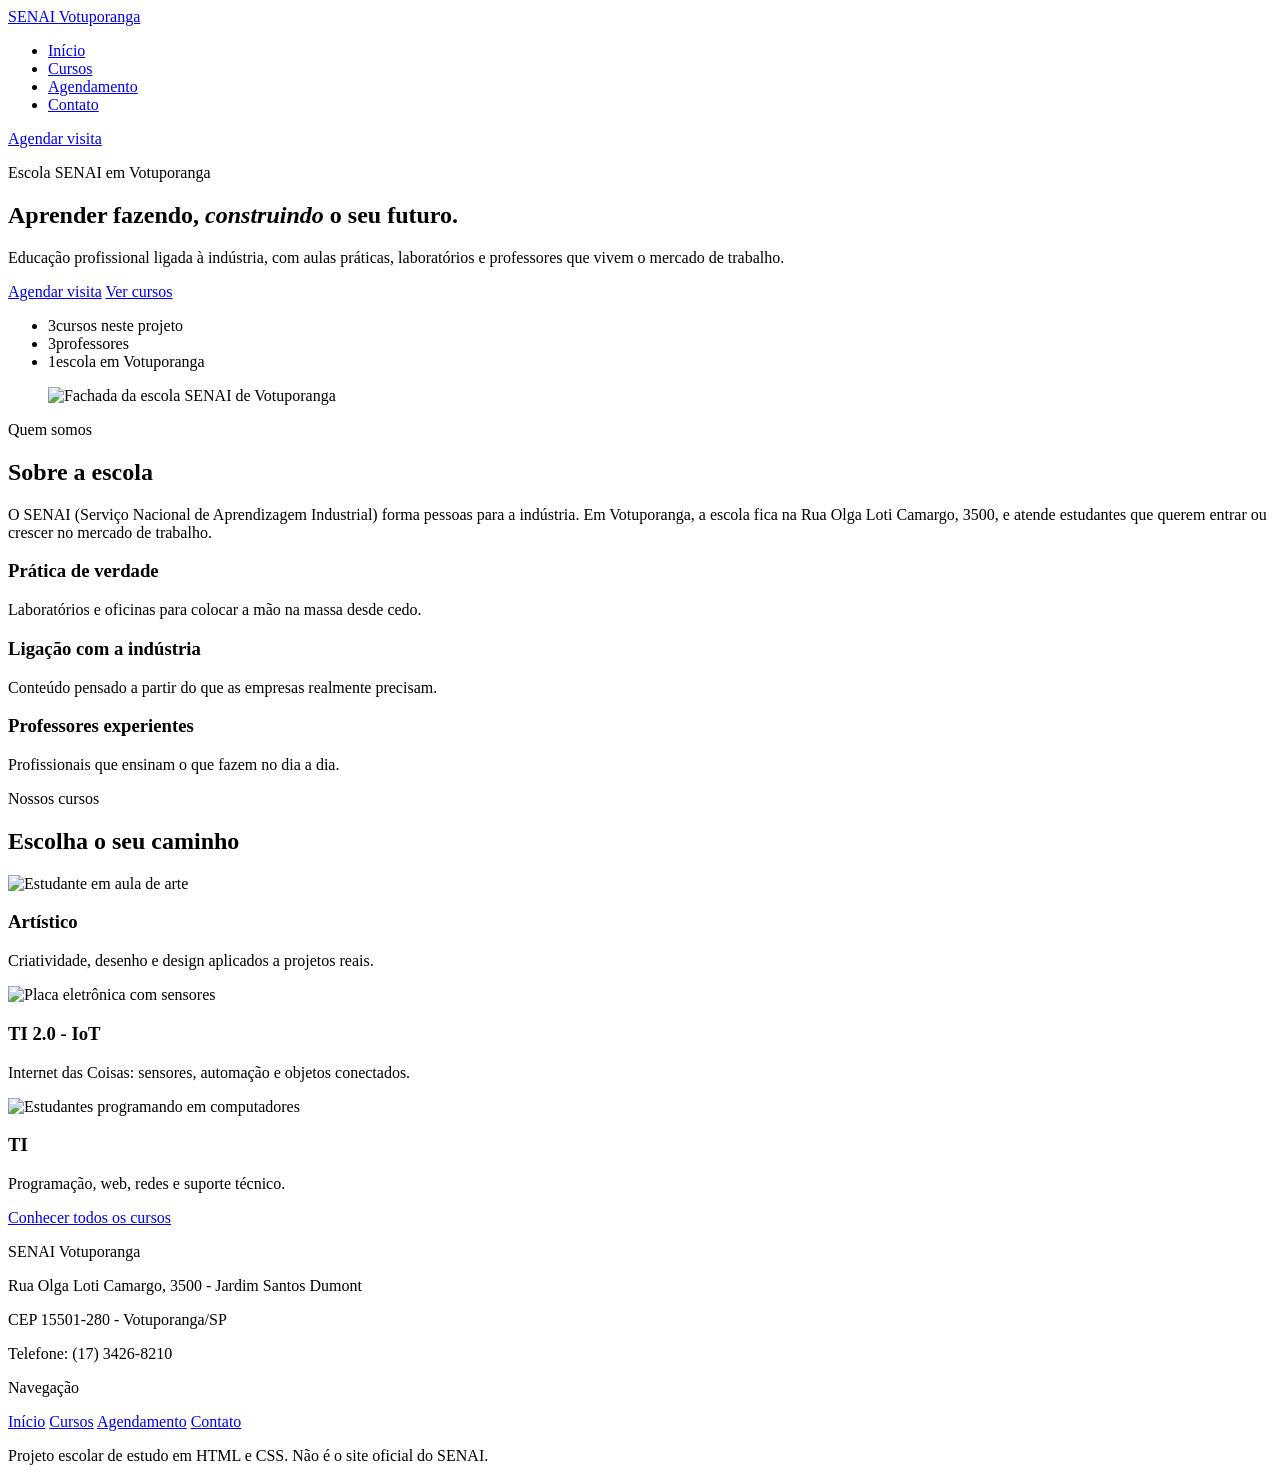
==== index.html @ 3787f18c "Esqueto Semantico - Pronto - Apenas parte de HTML" ====
<!DOCTYPE html>
<html lang="pt-BR">
<head>
  <meta charset="UTF-8">
  <meta name="viewport" content="width=device-width, initial-scale=1.0">
  <title>Início | SENAI Votuporanga</title>
  <link rel="preconnect" href="https://fonts.googleapis.com">
  <link rel="preconnect" href="https://fonts.gstatic.com" crossorigin>
  <link href="https://fonts.googleapis.com/css2?family=Montserrat:wght@400;600;700&family=Playfair+Display:wght@600;700&display=swap" rel="stylesheet">
  <link rel="stylesheet" href="style.css">
</head>
<body id="pagina-inicio">

  <!-- CABEÇALHO -->
  <header id="topo" class="cabecalho">
    <a href="index.html" class="logo">SENAI <span class="logo__destaque">Votuporanga</span></a>
    <nav id="menu-principal" class="menu">
      <ul class="menu__lista">
        <li class="menu__item"><a href="index.html" class="menu__link menu__link--ativo">Início</a></li>
        <li class="menu__item"><a href="catalogo.html" class="menu__link">Cursos</a></li>
        <li class="menu__item"><a href="agendamento.html" class="menu__link">Agendamento</a></li>
        <li class="menu__item"><a href="contato.html" class="menu__link">Contato</a></li>
      </ul>
    </nav>
    <a href="agendamento.html" class="botao botao--principal cabecalho__botao">Agendar visita</a>
  </header>

  <main id="conteudo-principal">

    <!-- SEÇÃO 1: DESTAQUE -->
    <section id="destaque" class="secao secao--destaque">
      <div class="destaque__texto">
        <p class="chamada">Escola SENAI em Votuporanga</p>
        <h1 class="titulo-principal">Aprender fazendo, <em class="titulo-principal__realce">construindo</em> o seu futuro.</h1>
        <p class="destaque__descricao">Educação profissional ligada à indústria, com aulas práticas, laboratórios e professores que vivem o mercado de trabalho.</p>
        <div class="destaque__botoes">
          <a href="agendamento.html" class="botao botao--principal">Agendar visita</a>
          <a href="catalogo.html" class="botao botao--contorno">Ver cursos</a>
        </div>
        <ul class="numeros">
          <li class="numeros__item"><span class="numeros__valor">3</span><span class="numeros__rotulo">cursos neste projeto</span></li>
          <li class="numeros__item"><span class="numeros__valor">3</span><span class="numeros__rotulo">professores</span></li>
          <li class="numeros__item"><span class="numeros__valor">1</span><span class="numeros__rotulo">escola em Votuporanga</span></li>
        </ul>
      </div>
      <figure class="destaque__figura">
        <img src="img/escola-fachada.jpg" alt="Fachada da escola SENAI de Votuporanga" class="destaque__imagem">
      </figure>
    </section>

    <!-- SEÇÃO 2: SOBRE A ESCOLA -->
    <section id="sobre" class="secao">
      <p class="chamada">Quem somos</p>
      <h2 class="titulo-secao">Sobre a escola</h2>
      <p class="secao__descricao">O SENAI (Serviço Nacional de Aprendizagem Industrial) forma pessoas para a indústria. Em Votuporanga, a escola fica na Rua Olga Loti Camargo, 3500, e atende estudantes que querem entrar ou crescer no mercado de trabalho.</p>
      <div class="cartoes">
        <article class="cartao">
          <h3 class="cartao__titulo">Prática de verdade</h3>
          <p class="cartao__texto">Laboratórios e oficinas para colocar a mão na massa desde cedo.</p>
        </article>
        <article class="cartao">
          <h3 class="cartao__titulo">Ligação com a indústria</h3>
          <p class="cartao__texto">Conteúdo pensado a partir do que as empresas realmente precisam.</p>
        </article>
        <article class="cartao">
          <h3 class="cartao__titulo">Professores experientes</h3>
          <p class="cartao__texto">Profissionais que ensinam o que fazem no dia a dia.</p>
        </article>
      </div>
    </section>

    <!-- SEÇÃO 3: CURSOS EM DESTAQUE -->
    <section id="cursos-destaque" class="secao secao--clara">
      <p class="chamada">Nossos cursos</p>
      <h2 class="titulo-secao">Escolha o seu caminho</h2>
      <div class="cartoes">
        <article class="cartao">
          <img src="img/curso-artistico.jpg" alt="Estudante em aula de arte" class="cartao__imagem">
          <h3 class="cartao__titulo">Artístico</h3>
          <p class="cartao__texto">Criatividade, desenho e design aplicados a projetos reais.</p>
        </article>
        <article class="cartao">
          <img src="img/curso-iot.jpg" alt="Placa eletrônica com sensores" class="cartao__imagem">
          <h3 class="cartao__titulo">TI 2.0 - IoT</h3>
          <p class="cartao__texto">Internet das Coisas: sensores, automação e objetos conectados.</p>
        </article>
        <article class="cartao">
          <img src="img/curso-ti.jpg" alt="Estudantes programando em computadores" class="cartao__imagem">
          <h3 class="cartao__titulo">TI</h3>
          <p class="cartao__texto">Programação, web, redes e suporte técnico.</p>
        </article>
      </div>
      <a href="catalogo.html" class="botao botao--principal">Conhecer todos os cursos</a>
    </section>

  </main>

  <!-- RODAPÉ -->
  <footer id="rodape" class="rodape">
    <div class="rodape__bloco">
      <p class="rodape__titulo">SENAI Votuporanga</p>
      <p class="rodape__texto">Rua Olga Loti Camargo, 3500 - Jardim Santos Dumont</p>
      <p class="rodape__texto">CEP 15501-280 - Votuporanga/SP</p>
      <p class="rodape__texto">Telefone: (17) 3426-8210</p>
    </div>
    <div class="rodape__bloco">
      <p class="rodape__titulo">Navegação</p>
      <a href="index.html" class="rodape__link">Início</a>
      <a href="catalogo.html" class="rodape__link">Cursos</a>
      <a href="agendamento.html" class="rodape__link">Agendamento</a>
      <a href="contato.html" class="rodape__link">Contato</a>
    </div>
    <p class="rodape__direitos">Projeto escolar de estudo em HTML e CSS. Não é o site oficial do SENAI.</p>
  </footer>

</body>
</html>
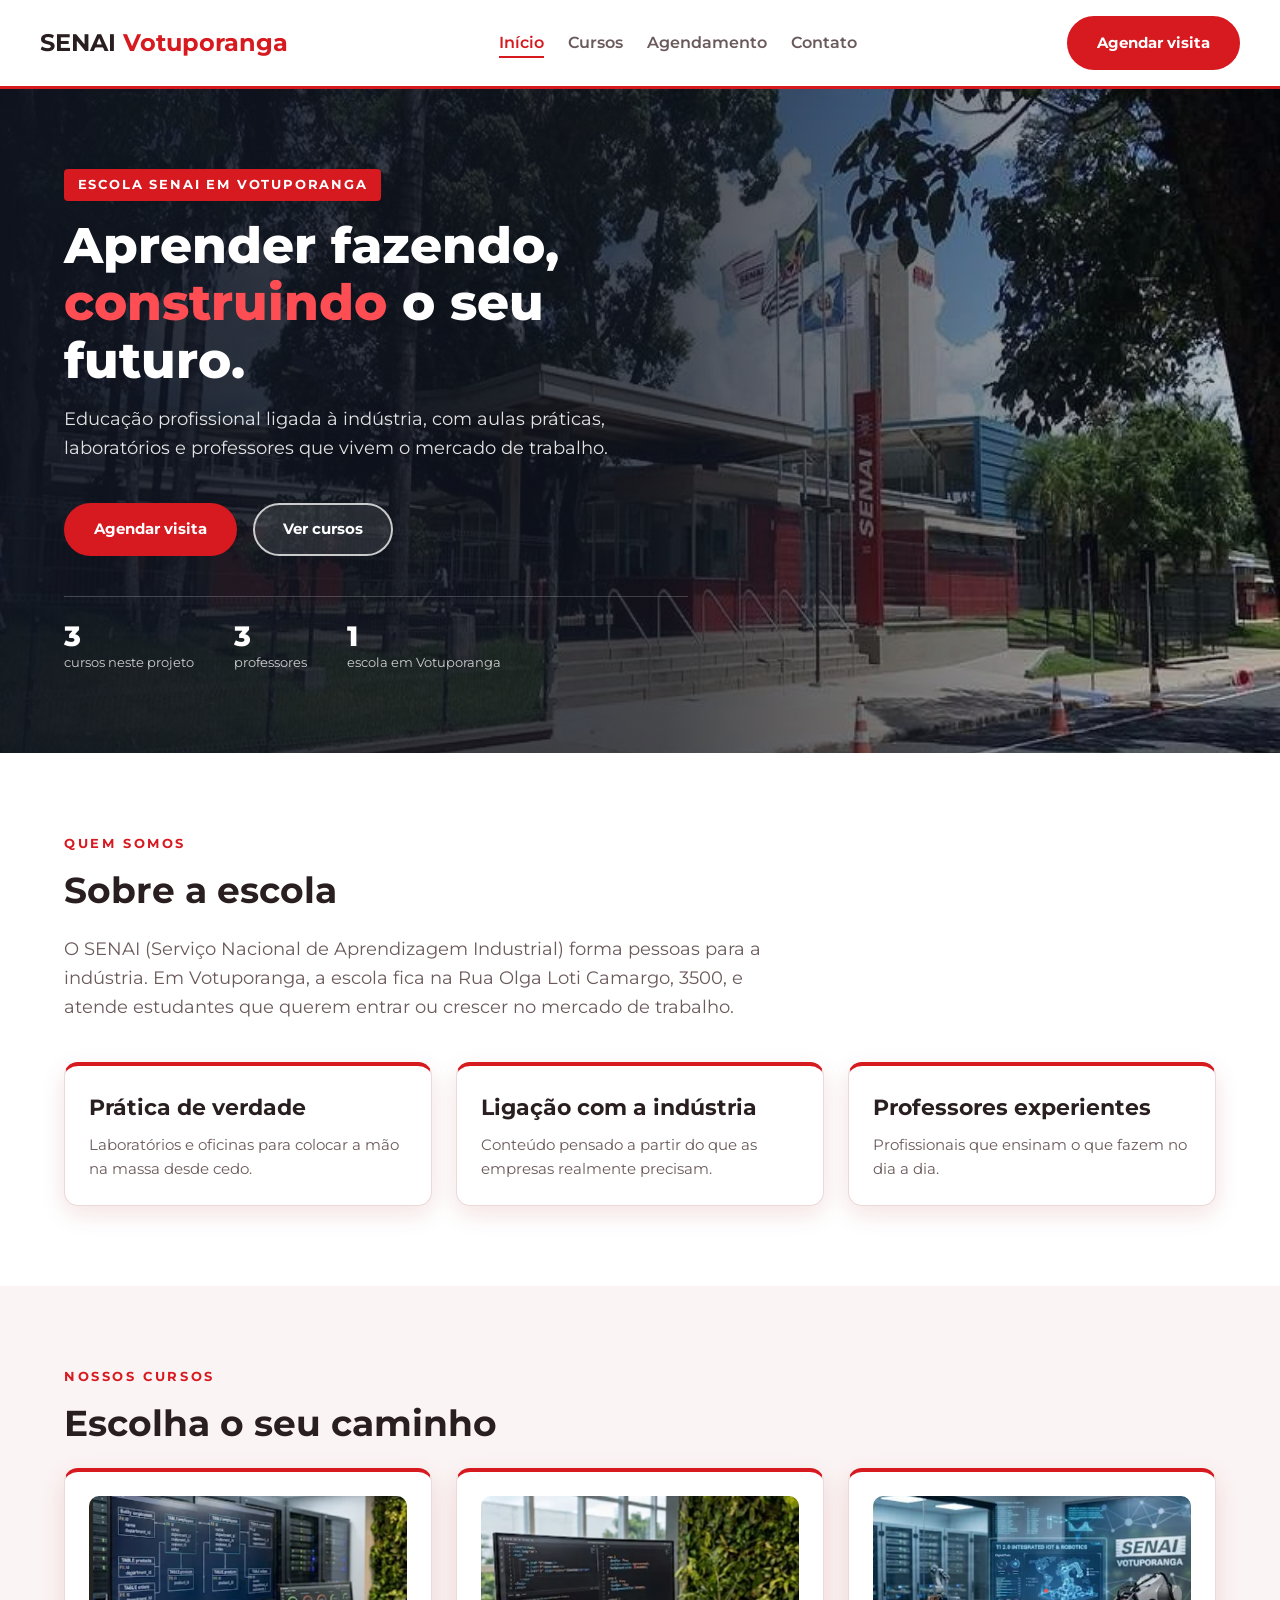
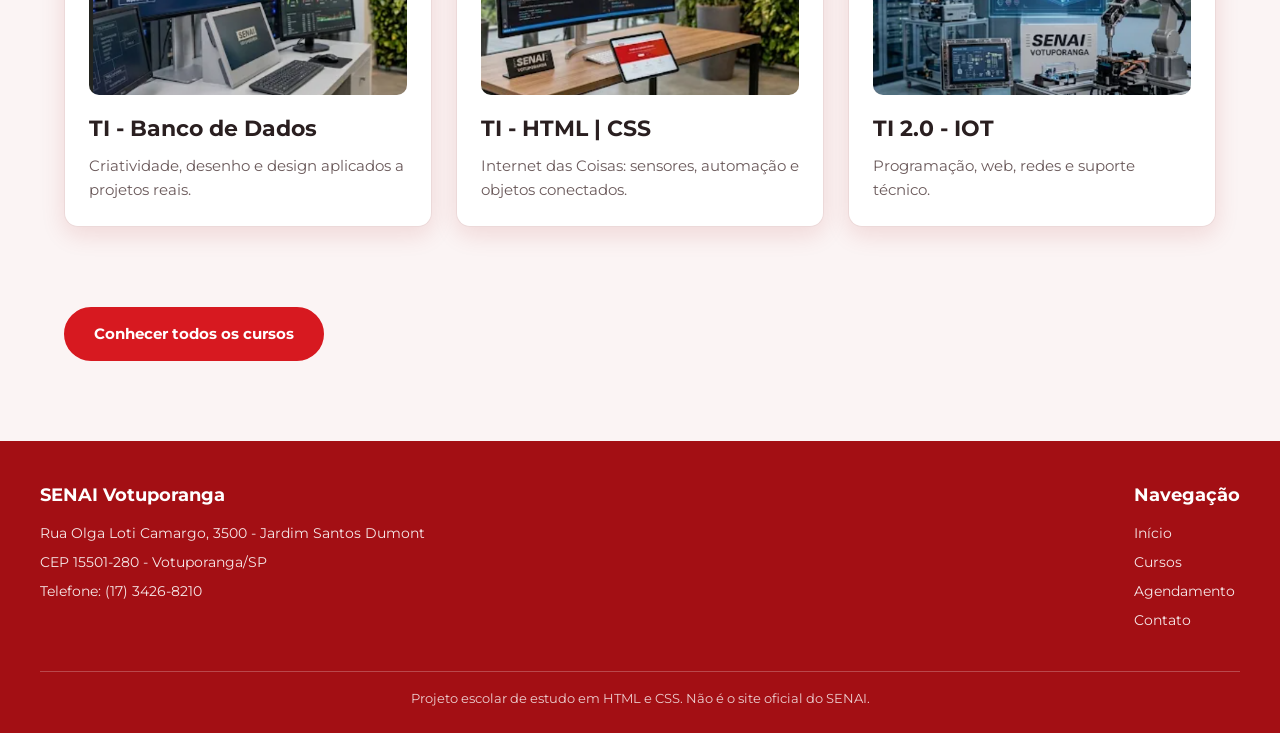
==== commit f0f56400: "Site Finalizado Implementado a Estilização; Imagens... etc. Dando a conclusão do projeto e do site." ====
--- a/index.html
+++ b/index.html
@@ -6,7 +6,7 @@
   <title>Início | SENAI Votuporanga</title>
   <link rel="preconnect" href="https://fonts.googleapis.com">
   <link rel="preconnect" href="https://fonts.gstatic.com" crossorigin>
-  <link href="https://fonts.googleapis.com/css2?family=Montserrat:wght@400;600;700&family=Playfair+Display:wght@600;700&display=swap" rel="stylesheet">
+  <link href="https://fonts.googleapis.com/css2?family=Montserrat:wght@400;600;700;800&display=swap" rel="stylesheet">
   <link rel="stylesheet" href="style.css">
 </head>
 <body id="pagina-inicio">
@@ -43,9 +43,6 @@
           <li class="numeros__item"><span class="numeros__valor">1</span><span class="numeros__rotulo">escola em Votuporanga</span></li>
         </ul>
       </div>
-      <figure class="destaque__figura">
-        <img src="img/escola-fachada.jpg" alt="Fachada da escola SENAI de Votuporanga" class="destaque__imagem">
-      </figure>
     </section>
 
     <!-- SEÇÃO 2: SOBRE A ESCOLA -->
@@ -75,18 +72,18 @@
       <h2 class="titulo-secao">Escolha o seu caminho</h2>
       <div class="cartoes">
         <article class="cartao">
-          <img src="img/curso-artistico.jpg" alt="Estudante em aula de arte" class="cartao__imagem">
-          <h3 class="cartao__titulo">Artístico</h3>
+          <img src="img/curso-tibanco.png" alt="Estudante em aula de banco de dados" class="cartao__imagem">
+          <h3 class="cartao__titulo">TI - Banco de Dados</h3>
           <p class="cartao__texto">Criatividade, desenho e design aplicados a projetos reais.</p>
         </article>
         <article class="cartao">
-          <img src="img/curso-iot.jpg" alt="Placa eletrônica com sensores" class="cartao__imagem">
-          <h3 class="cartao__titulo">TI 2.0 - IoT</h3>
+          <img src="img/curso-tihtml.png" alt="Placa eletrônica com sensores" class="cartao__imagem">
+          <h3 class="cartao__titulo">TI - HTML | CSS</h3>
           <p class="cartao__texto">Internet das Coisas: sensores, automação e objetos conectados.</p>
         </article>
         <article class="cartao">
-          <img src="img/curso-ti.jpg" alt="Estudantes programando em computadores" class="cartao__imagem">
-          <h3 class="cartao__titulo">TI</h3>
+          <img src="img/curso-2.0.png" alt="Estudantes programando em computadores" class="cartao__imagem">
+          <h3 class="cartao__titulo">TI 2.0 - IOT</h3>
           <p class="cartao__texto">Programação, web, redes e suporte técnico.</p>
         </article>
       </div>
--- a/style.css
+++ b/style.css
@@ -0,0 +1,248 @@
+/* ==========================================================
+   SENAI Votuporanga - style.css (arquivo principal)
+   ========================================================== */
+
+/* 1) Arquivos separados por assunto (@import sempre no topo) */
+@import url("css/botoes.css");
+@import url("css/cabecalho-rodape.css");
+@import url("css/destaque.css");
+@import url("css/cartoes-grid.css");
+@import url("css/tabela-agenda.css");
+@import url("css/formularios.css");
+@import url("css/animacoes.css");
+@import url("css/responsivo.css");
+
+/* 2) Variáveis globais: paleta vermelho e branco */
+:root {
+  /* cores */
+  --vermelho: #d71920;
+  --vermelho-escuro: #a30f14;
+  --vermelho-claro: #fdeaea;
+  --branco: #ffffff;
+  --fundo-claro: #fbf4f4;
+  --texto: #2a1f20;
+  --texto-suave: #6b5a5b;
+  --borda: #ecd9d9;
+
+  /* fontes */
+  --fonte-texto: "Montserrat", Arial, sans-serif;
+  --fonte-titulo: "Montserrat", Arial, sans-serif;
+
+  /* tamanhos de texto (rem) */
+  --texto-pequeno: 0.8125rem;
+  --texto-normal: 1rem;
+  --texto-grande: 1.125rem;
+  --titulo-secao: 2.25rem;
+  --titulo-principal: 3.125rem;
+
+  /* espaçamentos (rem) */
+  --espaco-1: 0.5rem;
+  --espaco-2: 1rem;
+  --espaco-3: 1.5rem;
+  --espaco-4: 2.5rem;
+  --espaco-5: 5rem;
+
+  /* formas e efeitos */
+  --raio: 0.875rem;
+  --raio-botao: 3rem;
+  --sombra: 0 0.5rem 1.5rem rgba(163, 15, 20, 0.12);
+  --sombra-forte: 0 1rem 2.25rem rgba(163, 15, 20, 0.22);
+  --largura-maxima: 75rem;
+
+  /* animações */
+  --tempo: 0.3s;
+}
+
+/* 3) Reset básico */
+*,
+*::before,
+*::after {
+  box-sizing: border-box;
+}
+
+html {
+  scroll-behavior: smooth;
+}
+
+body {
+  margin: 0;
+  font-family: var(--fonte-texto);
+  font-size: var(--texto-normal);
+  line-height: 1.6;
+  color: var(--texto);
+  background: var(--branco);
+}
+
+img {
+  display: block;
+  max-width: 100%;
+}
+
+ul {
+  margin: 0;
+  padding: 0;
+  list-style: none;
+}
+
+h1, h2, h3, p, figure {
+  margin: 0;
+}
+
+a {
+  color: inherit;
+}
+
+/* 4) Estrutura geral das seções */
+.secao {
+  max-width: var(--largura-maxima);
+  margin: 0 auto;
+  padding: var(--espaco-5) var(--espaco-3);
+}
+
+/* Faixas de largura total com conteúdo alinhado ao centro */
+.secao--clara,
+.secao.secao--destaque {
+  max-width: none;
+  padding-left: max(var(--espaco-3), calc((100% - var(--largura-maxima)) / 2 + var(--espaco-3)));
+  padding-right: max(var(--espaco-3), calc((100% - var(--largura-maxima)) / 2 + var(--espaco-3)));
+}
+
+.secao--clara {
+  background: var(--fundo-claro);
+}
+
+/* 5) Tipografia geral */
+.chamada {
+  font-size: var(--texto-pequeno);
+  font-weight: 700;
+  letter-spacing: 0.2em;
+  text-transform: uppercase;
+  color: var(--vermelho);
+  margin-bottom: var(--espaco-1);
+}
+
+.titulo-principal {
+  font-family: var(--fonte-titulo);
+  font-size: var(--titulo-principal);
+  font-weight: 800;
+  line-height: 1.15;
+  color: var(--texto);
+  margin-bottom: var(--espaco-2);
+}
+
+.titulo-principal__realce {
+  color: var(--vermelho);
+  font-style: normal;
+}
+
+.titulo-secao {
+  font-family: var(--fonte-titulo);
+  font-size: var(--titulo-secao);
+  font-weight: 700;
+  color: var(--texto);
+  margin-bottom: var(--espaco-2);
+}
+
+.secao__descricao {
+  max-width: 45rem;
+  font-size: var(--texto-grande);
+  color: var(--texto-suave);
+  margin-bottom: var(--espaco-4);
+}
+
+/* 6) Banner principal (Seção Destaque) */
+.secao.secao--destaque {
+  display: flex;
+  align-items: center;
+  min-height: 36rem;
+  background-image:
+    linear-gradient(
+      90deg,
+      rgba(15, 20, 32, 0.92) 0%,
+      rgba(15, 20, 32, 0.76) 52%,
+      rgba(15, 20, 32, 0.22) 100%
+    ),
+    url("img/senaifachada.png");
+  background-size: cover;
+  background-position: center;
+  background-repeat: no-repeat;
+  color: var(--branco);
+}
+
+.secao--destaque .destaque__texto {
+  max-width: 39rem;
+}
+
+.secao--destaque .chamada {
+  display: inline-block;
+  background: var(--vermelho);
+  color: var(--branco);
+  padding: 0.35rem 0.85rem;
+  border-radius: 0.25rem;
+  letter-spacing: 0.14em;
+  margin-bottom: var(--espaco-2);
+}
+
+.secao--destaque .titulo-principal {
+  color: var(--branco);
+}
+
+.secao--destaque .titulo-principal__realce {
+  color: #ff4d54;
+}
+
+.secao--destaque .destaque__descricao {
+  font-size: var(--texto-grande);
+  color: rgba(255, 255, 255, 0.88);
+  margin-bottom: var(--espaco-4);
+}
+
+.secao--destaque .destaque__botoes {
+  display: flex;
+  flex-wrap: wrap;
+  gap: var(--espaco-2);
+  margin-bottom: var(--espaco-4);
+}
+
+.secao--destaque .botao--contorno {
+  color: var(--branco);
+  border: 2px solid rgba(255, 255, 255, 0.75);
+  background: rgba(255, 255, 255, 0.1);
+  backdrop-filter: blur(4px);
+}
+
+.secao--destaque .botao--contorno:hover {
+  background: var(--branco);
+  border-color: var(--branco);
+  color: var(--texto);
+}
+
+.secao--destaque .numeros {
+  display: flex;
+  flex-wrap: wrap;
+  gap: var(--espaco-4);
+  padding-top: var(--espaco-3);
+  border-top: 1px solid rgba(255, 255, 255, 0.2);
+}
+
+.secao--destaque .numeros__item {
+  display: flex;
+  flex-direction: column;
+}
+
+.secao--destaque .numeros__valor {
+  font-size: 1.75rem;
+  font-weight: 800;
+  line-height: 1.1;
+  color: var(--branco);
+}
+
+.secao--destaque .numeros__rotulo {
+  font-size: var(--texto-pequeno);
+  color: rgba(255, 255, 255, 0.78);
+}
+
+/* Espaçamento do botão final na seção de cursos */
+#cursos-destaque > .botao {
+  margin-top: var(--espaco-4);
+}
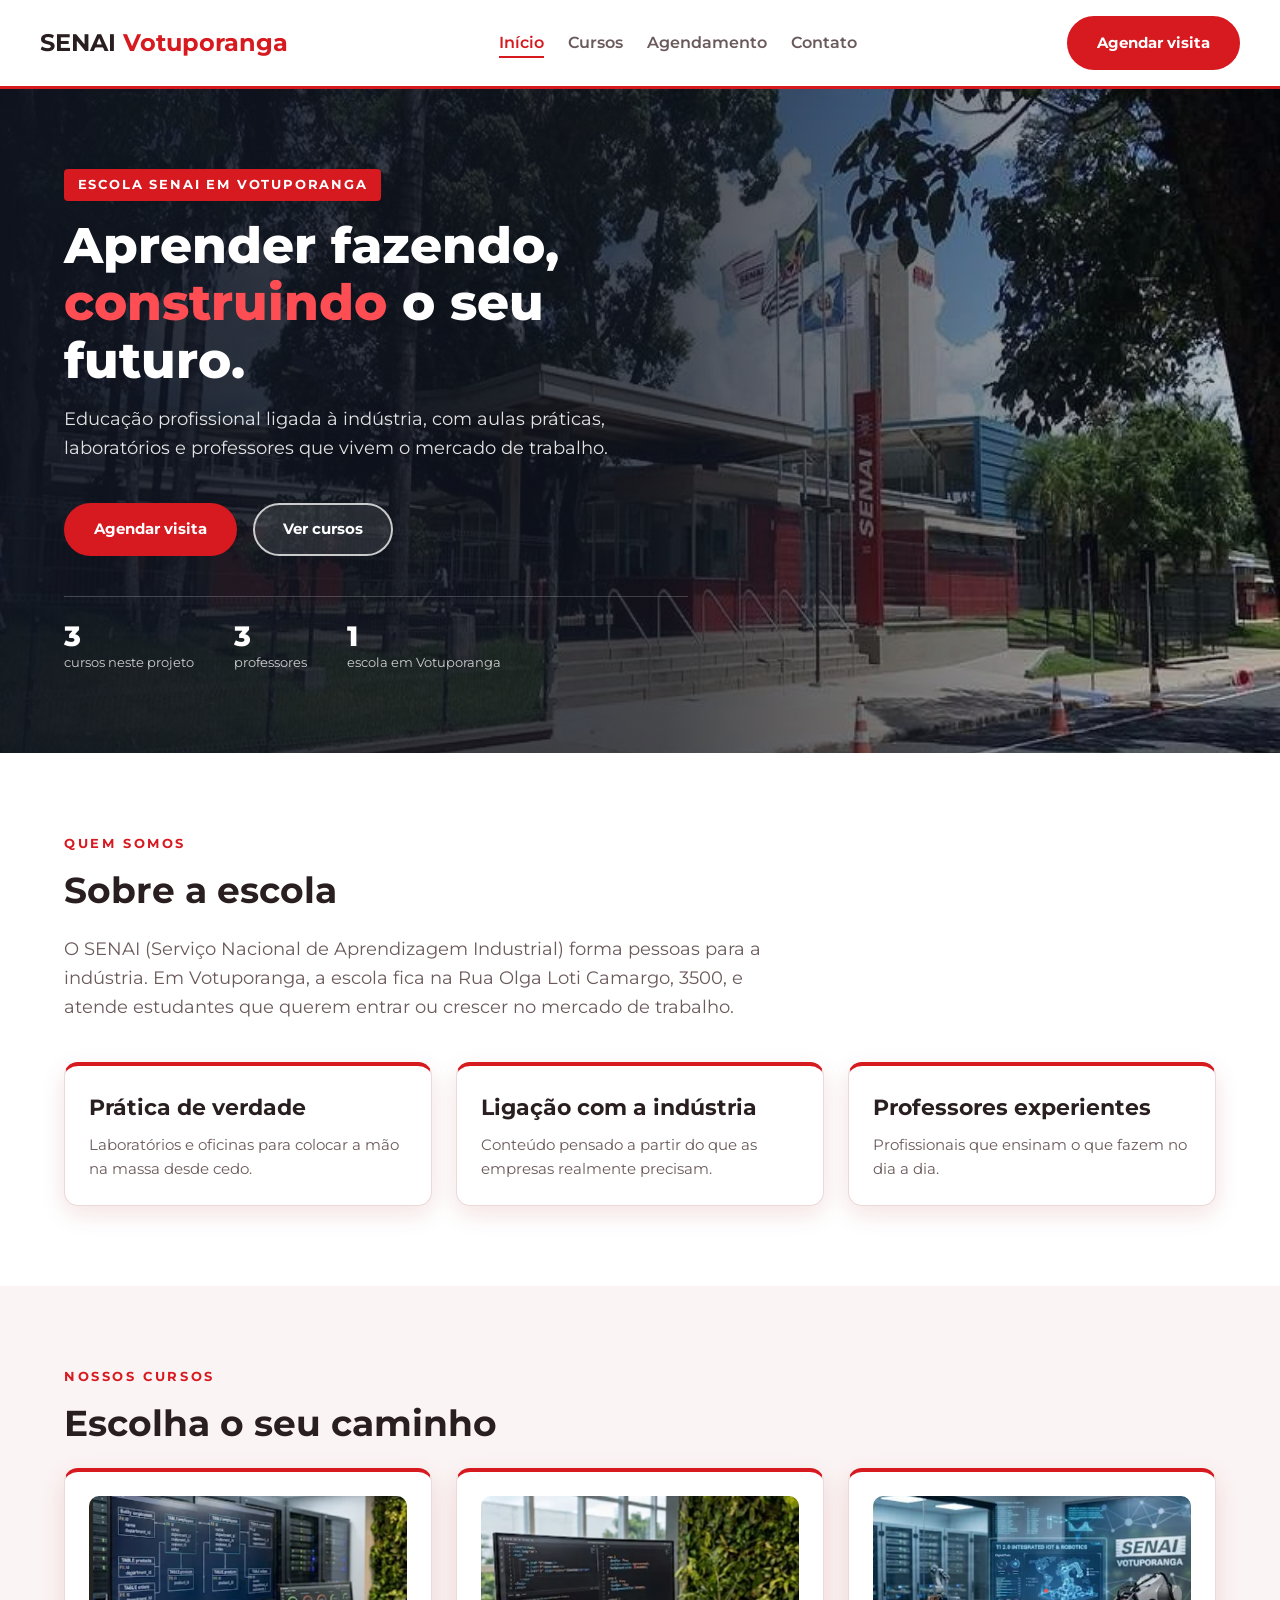
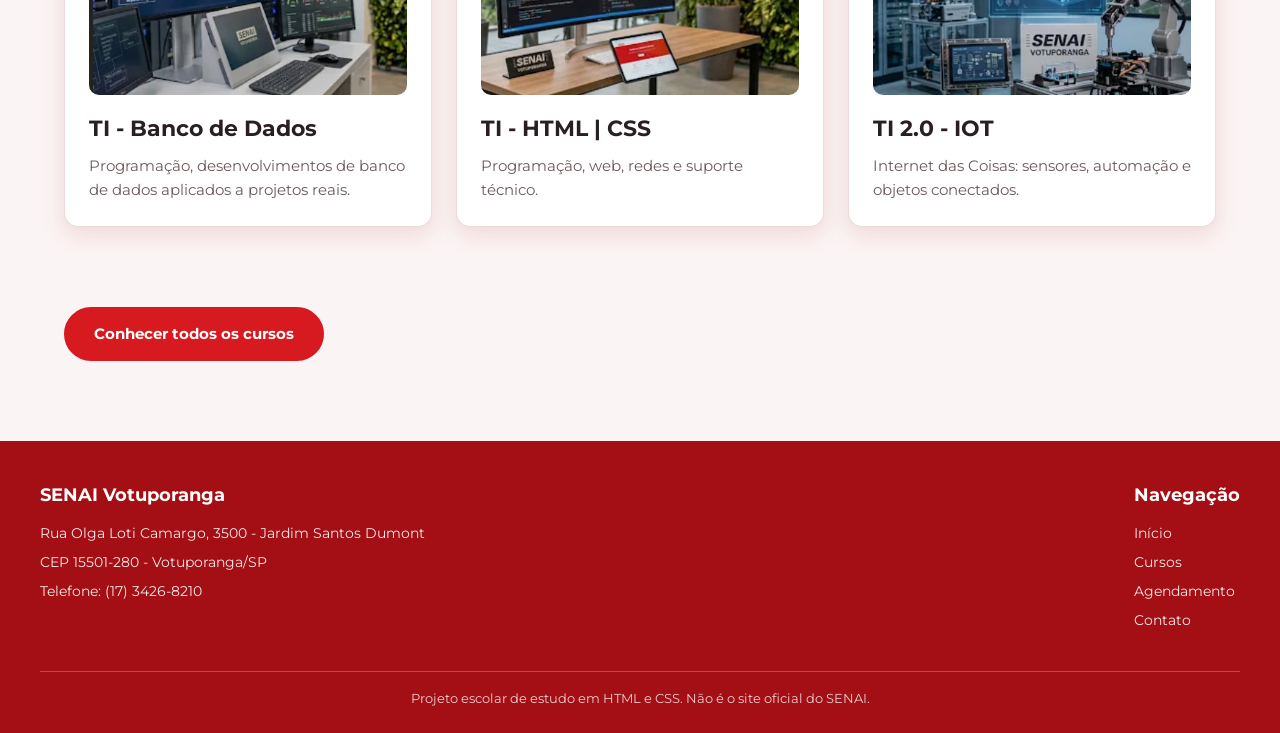
==== commit ebbfbfa8: "Ajustes Tecnicos Em determinadas Áreas." ====
--- a/index.html
+++ b/index.html
@@ -74,17 +74,17 @@
         <article class="cartao">
           <img src="img/curso-tibanco.png" alt="Estudante em aula de banco de dados" class="cartao__imagem">
           <h3 class="cartao__titulo">TI - Banco de Dados</h3>
-          <p class="cartao__texto">Criatividade, desenho e design aplicados a projetos reais.</p>
+          <p class="cartao__texto">Programação, desenvolvimentos de banco de dados aplicados a projetos reais.</p>
         </article>
         <article class="cartao">
           <img src="img/curso-tihtml.png" alt="Placa eletrônica com sensores" class="cartao__imagem">
           <h3 class="cartao__titulo">TI - HTML | CSS</h3>
-          <p class="cartao__texto">Internet das Coisas: sensores, automação e objetos conectados.</p>
+          <p class="cartao__texto">Programação, web, redes e suporte técnico.</p>
         </article>
         <article class="cartao">
           <img src="img/curso-2.0.png" alt="Estudantes programando em computadores" class="cartao__imagem">
           <h3 class="cartao__titulo">TI 2.0 - IOT</h3>
-          <p class="cartao__texto">Programação, web, redes e suporte técnico.</p>
+          <p class="cartao__texto">Internet das Coisas: sensores, automação e objetos conectados.</p>
         </article>
       </div>
       <a href="catalogo.html" class="botao botao--principal">Conhecer todos os cursos</a>
